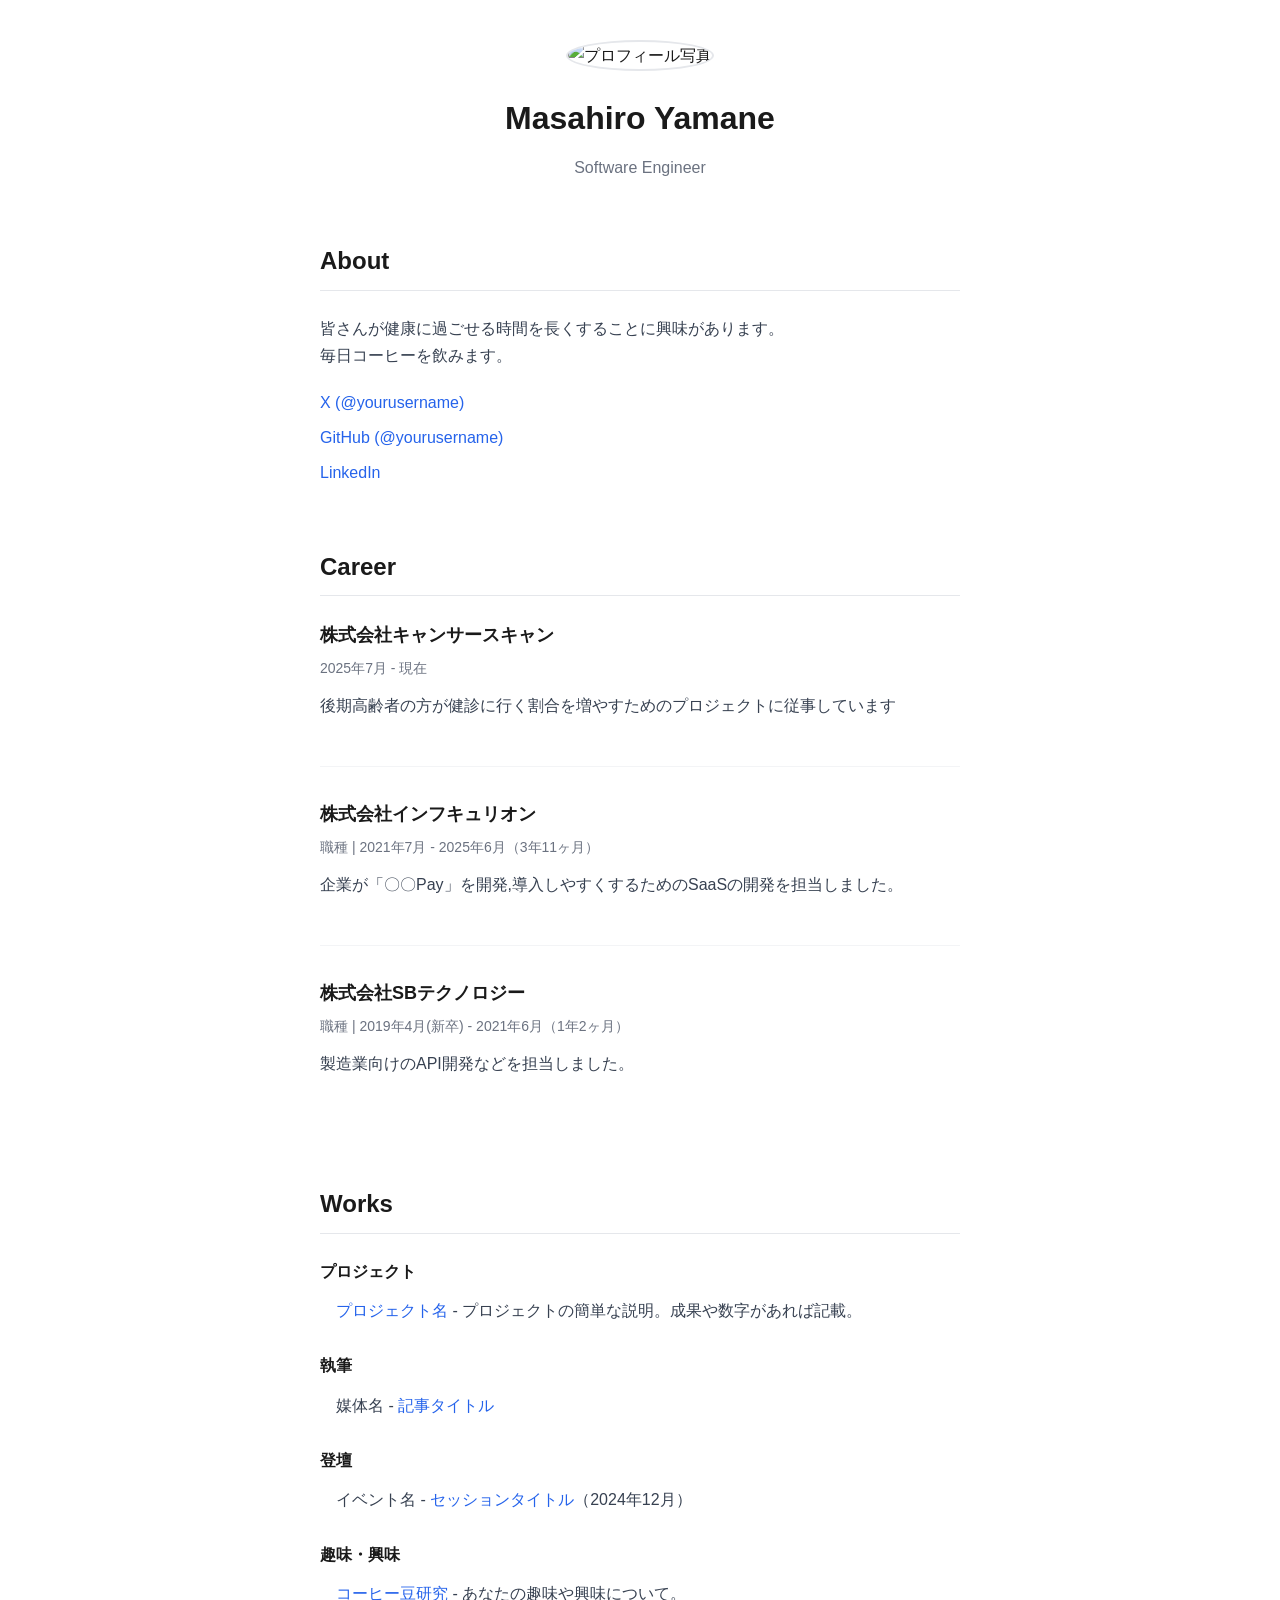
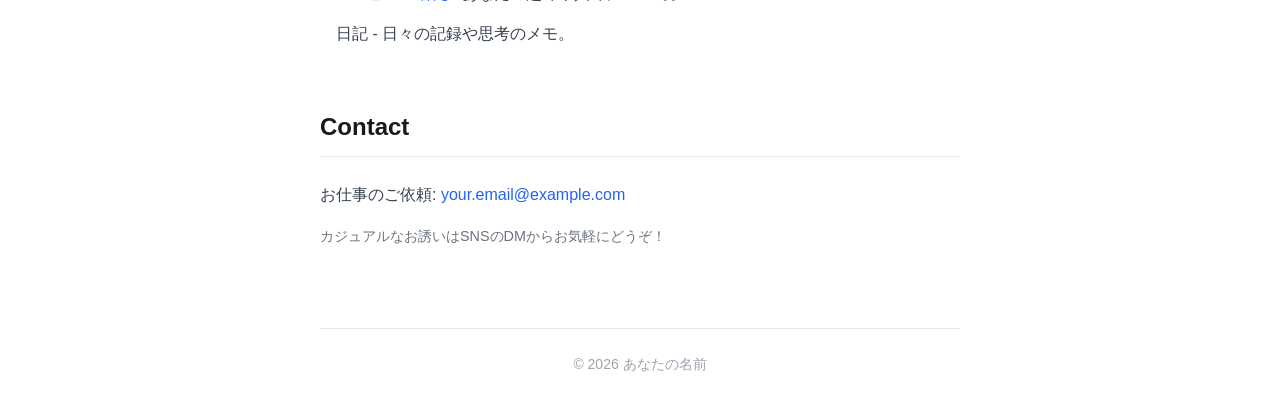
==== web/index.html @ f0caab3a "git追加" ====
<!DOCTYPE html>
<html lang="ja">
<head>
    <meta charset="UTF-8">
    <meta name="viewport" content="width=device-width, initial-scale=1.0">
    <meta name="description" content="Masahiro Yamane - Software Engineer">
    <title>Masahiro Yamane</title>
    <link rel="stylesheet" href="styles.css">
</head>
<body>
    <div class="container">
        <header>
            <div class="header-content">
                <div class="profile-image">
                    <img src="images/profile.jpg" alt="プロフィール写真">
                </div>
                <h1>Masahiro Yamane</h1>
                <p class="subtitle">Software Engineer</p>
            </div>
        </header>

        <main>
            <!-- About Section -->
            <section id="about">
                <h2>About</h2>
                <p>
                  皆さんが健康に過ごせる時間を長くすることに興味があります。<br>
                  毎日コーヒーを飲みます。<br>
                </p>
                <ul class="social-links">
                    <li><a href="https://twitter.com/yourusername" target="_blank">X (@yourusername)</a></li>
                    <li><a href="https://github.com/yourusername" target="_blank">GitHub (@yourusername)</a></li>
                    <li><a href="https://linkedin.com/in/yourusername" target="_blank">LinkedIn</a></li>
                </ul>
            </section>

            <!-- Career Section -->
            <section id="career">
                <h2>Career</h2>
                
                <div class="career-item">
                    <h3>株式会社キャンサースキャン</h3>
                    <p class="role">2025年7月 - 現在</p>
                    <p class="description">
                        後期高齢者の方が健診に行く割合を増やすためのプロジェクトに従事しています
                    </p>
                </div>
                <div class="career-item">
                    <h3>株式会社インフキュリオン</h3>
                    <p class="role">職種 | 2021年7月 - 2025年6月（3年11ヶ月）</p>
                    <p class="description">
                        企業が「〇〇Pay」を開発,導入しやすくするためのSaaSの開発を担当しました。
                    </p>
                </div>

                <div class="career-item">
                    <h3>株式会社SBテクノロジー</h3>
                    <p class="role">職種 | 2019年4月(新卒) - 2021年6月（1年2ヶ月）</p>
                    <p class="description">
                        製造業向けのAPI開発などを担当しました。
                    </p>
                </div>
            </section>

            <!-- Works Section -->
            <section id="works">
                <h2>Works</h2>

                <div class="work-category">
                    <h3>プロジェクト</h3>
                    <div class="work-item">
                        <a href="#" target="_blank">プロジェクト名</a>
                        <span> - プロジェクトの簡単な説明。成果や数字があれば記載。</span>
                    </div>
                </div>

                <div class="work-category">
                    <h3>執筆</h3>
                    <div class="work-item">
                        媒体名 - <a href="#" target="_blank">記事タイトル</a>
                    </div>
                </div>

                <div class="work-category">
                    <h3>登壇</h3>
                    <div class="work-item">
                        イベント名 - <a href="#" target="_blank">セッションタイトル</a>（2024年12月）
                    </div>
                </div>

                <div class="work-category">
                    <h3>趣味・興味</h3>
                    <div class="work-item">
                        <a href="#" target="_blank">コーヒー豆研究</a> - あなたの趣味や興味について。
                    </div>
                    <div class="work-item">
                        日記 - 日々の記録や思考のメモ。
                    </div>
                </div>
            </section>

            <!-- Contact Section -->
            <section id="contact">
                <h2>Contact</h2>
                <p>お仕事のご依頼: <a href="mailto:your.email@example.com">your.email@example.com</a></p>
                <p class="contact-note">
                    カジュアルなお誘いはSNSのDMからお気軽にどうぞ！
                </p>
            </section>
        </main>

        <footer>
            <p>&copy; 2026 あなたの名前</p>
        </footer>
    </div>
</body>
</html>
---- web/styles.css ----
/* ========================================
   リセット & 基本設定
   ======================================== */
* {
    margin: 0;
    padding: 0;
    box-sizing: border-box;
}

html {
    scroll-behavior: smooth;
}

body {
    font-family: -apple-system, BlinkMacSystemFont, "Segoe UI", "Noto Sans JP", "Hiragino Kaku Gothic ProN", "Yu Gothic", sans-serif;
    font-size: 16px;
    line-height: 1.7;
    color: #1a1a1a;
    background-color: #ffffff;
    -webkit-font-smoothing: antialiased;
    -moz-osx-font-smoothing: grayscale;
}

/* ========================================
   コンテナ & レイアウト
   ======================================== */
.container {
    max-width: 680px;
    margin: 0 auto;
    padding: 40px 20px;
}

/* ========================================
   ヘッダー
   ======================================== */
header {
    margin-bottom: 60px;
}

.header-content {
    text-align: center;
}

.profile-image {
    margin-bottom: 20px;
}

.profile-image img {
    width: 120px;
    height: 120px;
    border-radius: 50%;
    object-fit: cover;
    border: 2px solid #e5e7eb;
}

h1 {
    font-size: 2rem;
    font-weight: 700;
    margin-bottom: 8px;
    color: #1a1a1a;
}

.subtitle {
    font-size: 1rem;
    color: #6b7280;
    font-weight: 400;
}

/* ========================================
   セクション
   ======================================== */
section {
    margin-bottom: 60px;
}

section h2 {
    font-size: 1.5rem;
    font-weight: 600;
    margin-bottom: 24px;
    color: #1a1a1a;
    border-bottom: 1px solid #e5e7eb;
    padding-bottom: 8px;
}

section p {
    margin-bottom: 16px;
    color: #374151;
}

/* ========================================
   About セクション
   ======================================== */
.social-links {
    list-style: none;
    margin-top: 20px;
}

.social-links li {
    margin-bottom: 8px;
}

.social-links a {
    color: #2563eb;
    text-decoration: none;
    transition: color 0.2s ease;
}

.social-links a:hover {
    color: #1d4ed8;
    text-decoration: underline;
}

/* ========================================
   Career セクション
   ======================================== */
.career-item {
    margin-bottom: 32px;
    padding-bottom: 32px;
    border-bottom: 1px solid #f3f4f6;
}

.career-item:last-child {
    border-bottom: none;
}

.career-item h3 {
    font-size: 1.125rem;
    font-weight: 600;
    margin-bottom: 6px;
    color: #1a1a1a;
}

.career-item .role {
    font-size: 0.875rem;
    color: #6b7280;
    margin-bottom: 12px;
}

.career-item .description {
    color: #374151;
    line-height: 1.6;
}

/* ========================================
   Works セクション
   ======================================== */
.work-category {
    margin-bottom: 28px;
}

.work-category h3 {
    font-size: 1rem;
    font-weight: 600;
    margin-bottom: 12px;
    color: #1a1a1a;
}

.work-item {
    margin-bottom: 12px;
    padding-left: 16px;
    color: #374151;
}

.work-item a {
    color: #2563eb;
    text-decoration: none;
    transition: color 0.2s ease;
}

.work-item a:hover {
    color: #1d4ed8;
    text-decoration: underline;
}

/* ========================================
   Contact セクション
   ======================================== */
#contact a {
    color: #2563eb;
    text-decoration: none;
    transition: color 0.2s ease;
}

#contact a:hover {
    color: #1d4ed8;
    text-decoration: underline;
}

.contact-note {
    margin-top: 16px;
    color: #6b7280;
    font-size: 0.9rem;
}

/* ========================================
   フッター
   ======================================== */
footer {
    margin-top: 80px;
    padding-top: 24px;
    border-top: 1px solid #e5e7eb;
    text-align: center;
}

footer p {
    font-size: 0.875rem;
    color: #9ca3af;
}

/* ========================================
   レスポンシブデザイン
   ======================================== */
@media (max-width: 768px) {
    .container {
        padding: 24px 16px;
    }

    h1 {
        font-size: 1.75rem;
    }

    section h2 {
        font-size: 1.25rem;
    }

    .profile-image img {
        width: 100px;
        height: 100px;
    }
}

@media (max-width: 480px) {
    body {
        font-size: 15px;
    }

    h1 {
        font-size: 1.5rem;
    }

    section {
        margin-bottom: 48px;
    }

    .career-item {
        margin-bottom: 24px;
        padding-bottom: 24px;
    }
}
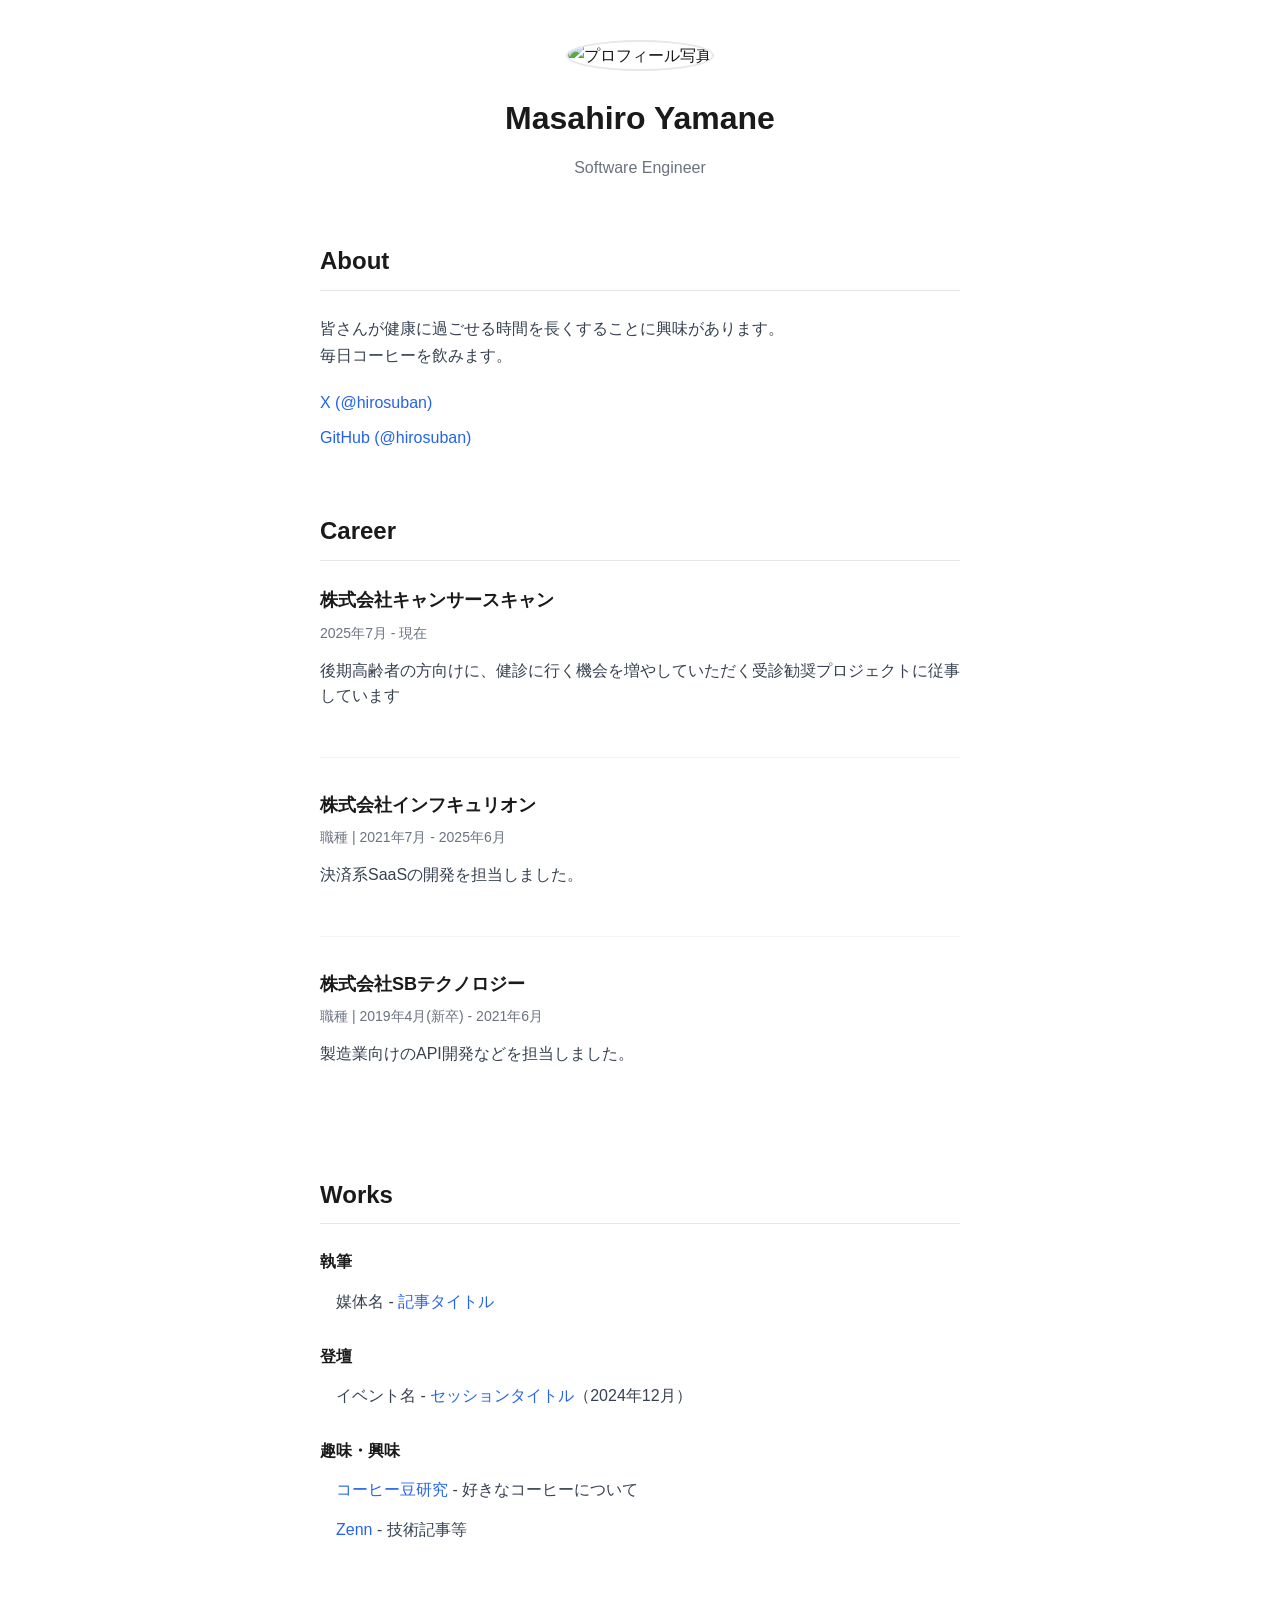
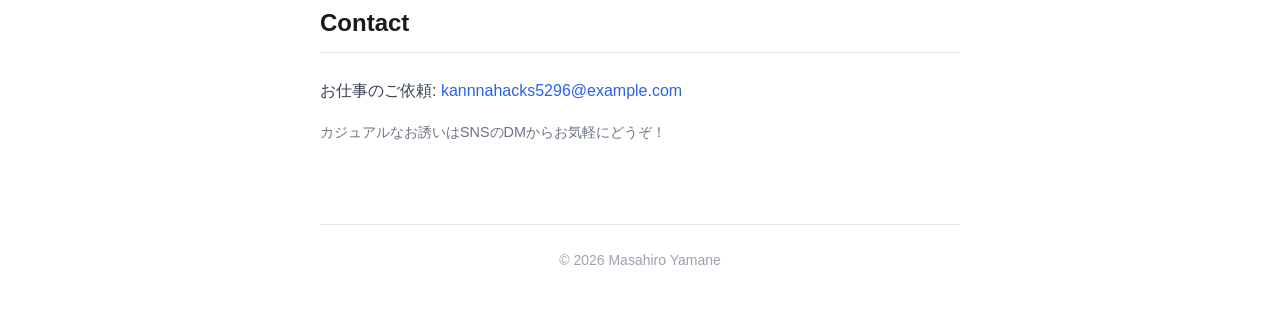
==== commit e088cf5f: "内容修正" ====
--- a/web/index.html
+++ b/web/index.html
@@ -28,9 +28,8 @@
                   毎日コーヒーを飲みます。<br>
                 </p>
                 <ul class="social-links">
-                    <li><a href="https://twitter.com/yourusername" target="_blank">X (@yourusername)</a></li>
-                    <li><a href="https://github.com/yourusername" target="_blank">GitHub (@yourusername)</a></li>
-                    <li><a href="https://linkedin.com/in/yourusername" target="_blank">LinkedIn</a></li>
+                    <li><a href="https://twitter.com/hirosuban" target="_blank">X (@hirosuban)</a></li>
+                    <li><a href="https://github.com/hirosuban" target="_blank">GitHub (@hirosuban)</a></li>
                 </ul>
             </section>
 
@@ -42,20 +41,20 @@
                     <h3>株式会社キャンサースキャン</h3>
                     <p class="role">2025年7月 - 現在</p>
                     <p class="description">
-                        後期高齢者の方が健診に行く割合を増やすためのプロジェクトに従事しています
+                        後期高齢者の方向けに、健診に行く機会を増やしていただく受診勧奨プロジェクトに従事しています
                     </p>
                 </div>
                 <div class="career-item">
                     <h3>株式会社インフキュリオン</h3>
-                    <p class="role">職種 | 2021年7月 - 2025年6月（3年11ヶ月）</p>
+                    <p class="role">職種 | 2021年7月 - 2025年6月</p>
                     <p class="description">
-                        企業が「〇〇Pay」を開発,導入しやすくするためのSaaSの開発を担当しました。
+                        決済系SaaSの開発を担当しました。
                     </p>
                 </div>
 
                 <div class="career-item">
                     <h3>株式会社SBテクノロジー</h3>
-                    <p class="role">職種 | 2019年4月(新卒) - 2021年6月（1年2ヶ月）</p>
+                    <p class="role">職種 | 2019年4月(新卒) - 2021年6月</p>
                     <p class="description">
                         製造業向けのAPI開発などを担当しました。
                     </p>
@@ -65,14 +64,6 @@
             <!-- Works Section -->
             <section id="works">
                 <h2>Works</h2>
-
-                <div class="work-category">
-                    <h3>プロジェクト</h3>
-                    <div class="work-item">
-                        <a href="#" target="_blank">プロジェクト名</a>
-                        <span> - プロジェクトの簡単な説明。成果や数字があれば記載。</span>
-                    </div>
-                </div>
 
                 <div class="work-category">
                     <h3>執筆</h3>
@@ -91,10 +82,10 @@
                 <div class="work-category">
                     <h3>趣味・興味</h3>
                     <div class="work-item">
-                        <a href="#" target="_blank">コーヒー豆研究</a> - あなたの趣味や興味について。
+                        <a href="#" target="_blank">コーヒー豆研究</a> - 好きなコーヒーについて
                     </div>
                     <div class="work-item">
-                        日記 - 日々の記録や思考のメモ。
+                        <a href="https://zenn.dev/kannna5296" target="_blank">Zenn</a> - 技術記事等
                     </div>
                 </div>
             </section>
@@ -102,7 +93,7 @@
             <!-- Contact Section -->
             <section id="contact">
                 <h2>Contact</h2>
-                <p>お仕事のご依頼: <a href="mailto:your.email@example.com">your.email@example.com</a></p>
+                <p>お仕事のご依頼: <a href="mailto:kannnahacks5296@example.com">kannnahacks5296@example.com</a></p>
                 <p class="contact-note">
                     カジュアルなお誘いはSNSのDMからお気軽にどうぞ！
                 </p>
@@ -110,7 +101,7 @@
         </main>
 
         <footer>
-            <p>&copy; 2026 あなたの名前</p>
+            <p>&copy; 2026 Masahiro Yamane</p>
         </footer>
     </div>
 </body>
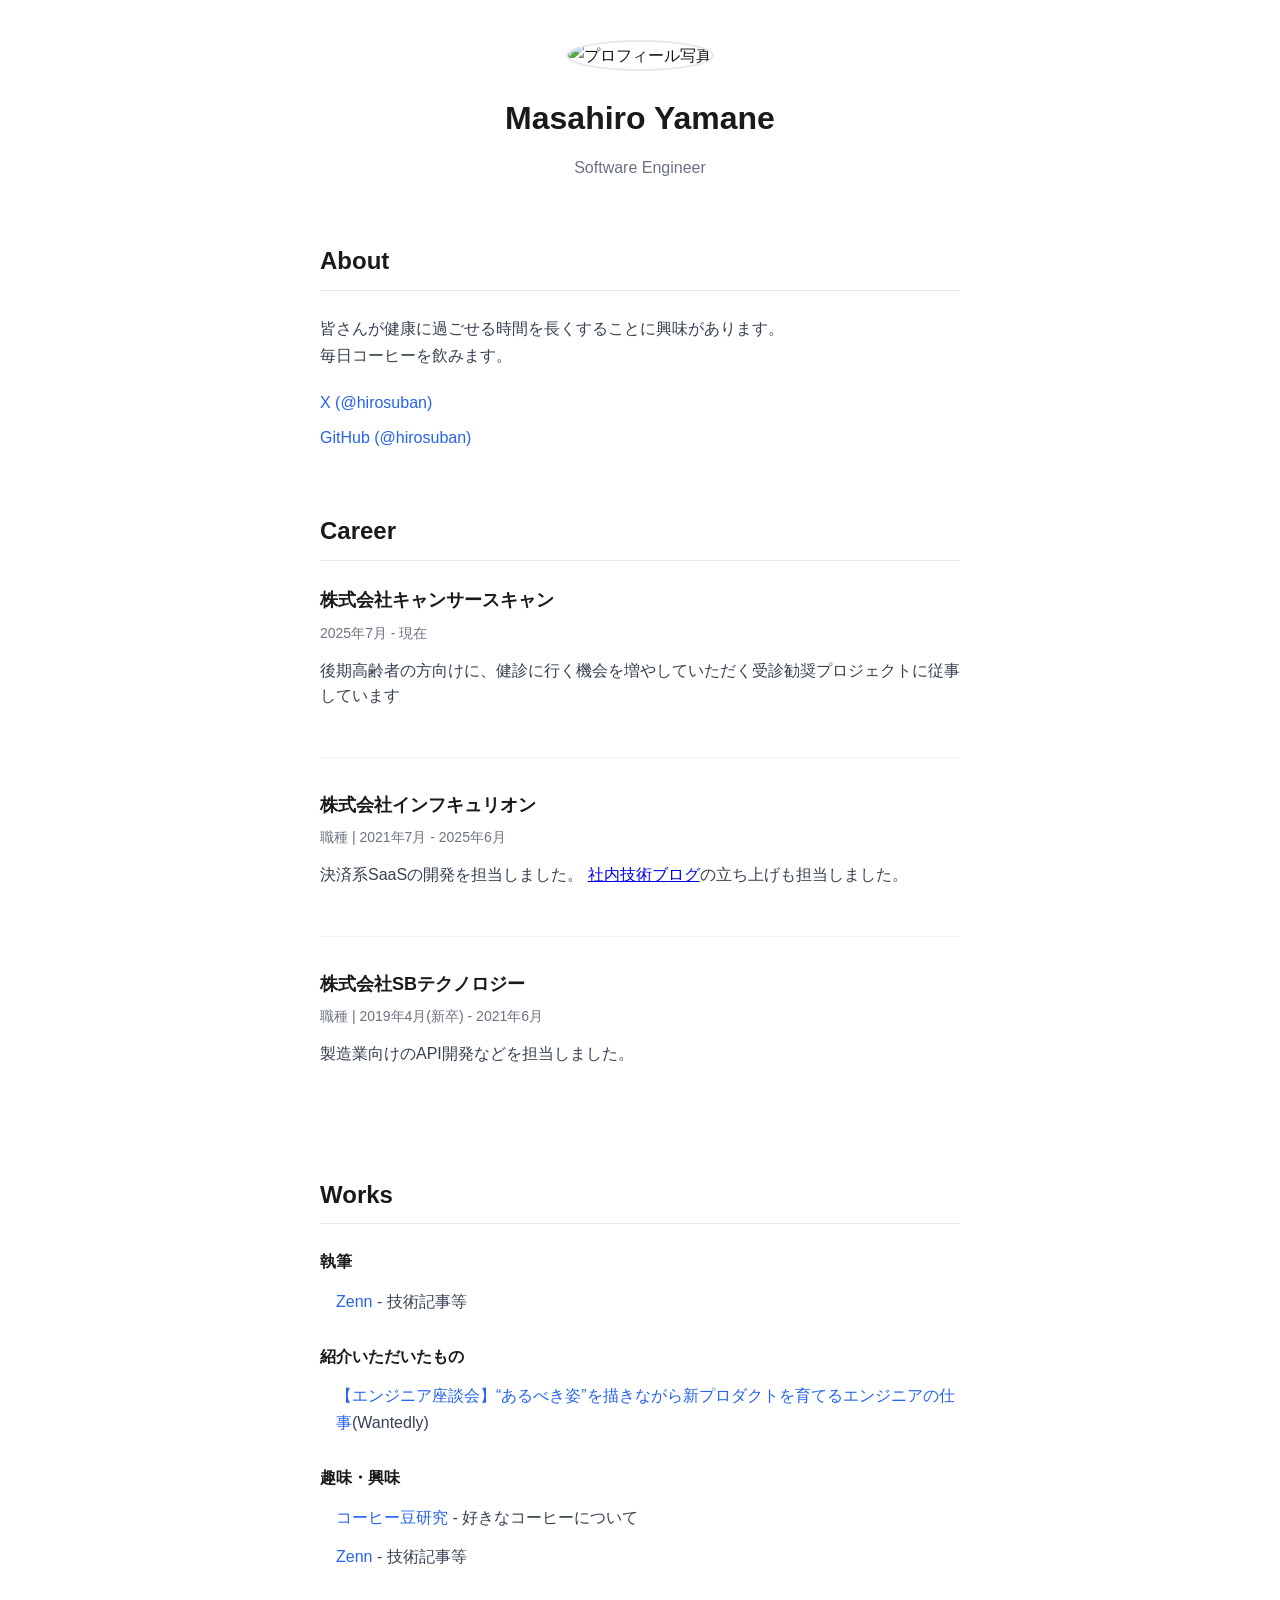
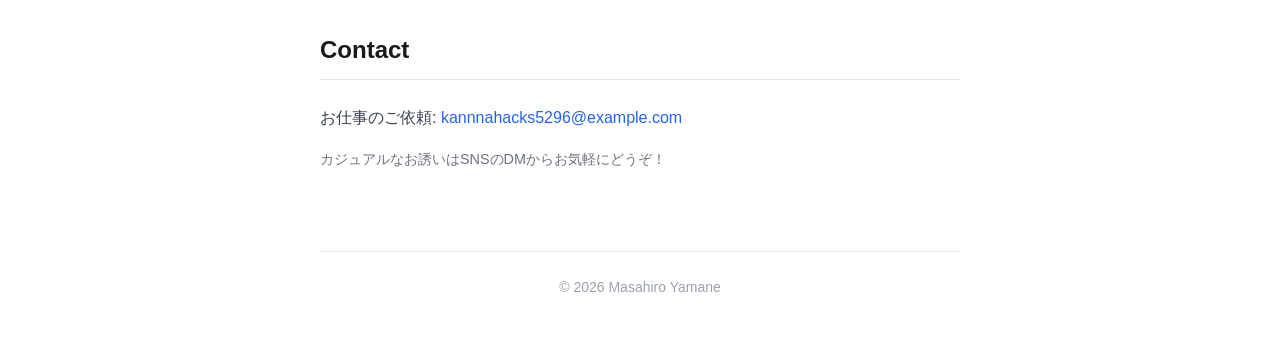
==== commit 84e72181: "修正" ====
--- a/web/index.html
+++ b/web/index.html
@@ -49,6 +49,7 @@
                     <p class="role">職種 | 2021年7月 - 2025年6月</p>
                     <p class="description">
                         決済系SaaSの開発を担当しました。
+                        <a href="https://ic-techblog.hatenablog.com/" target="_blank">社内技術ブログ</a>の立ち上げも担当しました。
                     </p>
                 </div>
 
@@ -64,18 +65,17 @@
             <!-- Works Section -->
             <section id="works">
                 <h2>Works</h2>
-
                 <div class="work-category">
                     <h3>執筆</h3>
                     <div class="work-item">
-                        媒体名 - <a href="#" target="_blank">記事タイトル</a>
+                        <a href="https://zenn.dev/kannna5296" target="_blank">Zenn</a> - 技術記事等
                     </div>
                 </div>
 
                 <div class="work-category">
-                    <h3>登壇</h3>
+                    <h3>紹介いただいたもの</h3>
                     <div class="work-item">
-                        イベント名 - <a href="#" target="_blank">セッションタイトル</a>（2024年12月）
+                        <a href="https://www.wantedly.com/companies/infcurion/post_articles/379217" target="_blank">【エンジニア座談会】“あるべき姿”を描きながら新プロダクトを育てるエンジニアの仕事</a>(Wantedly)
                     </div>
                 </div>
 
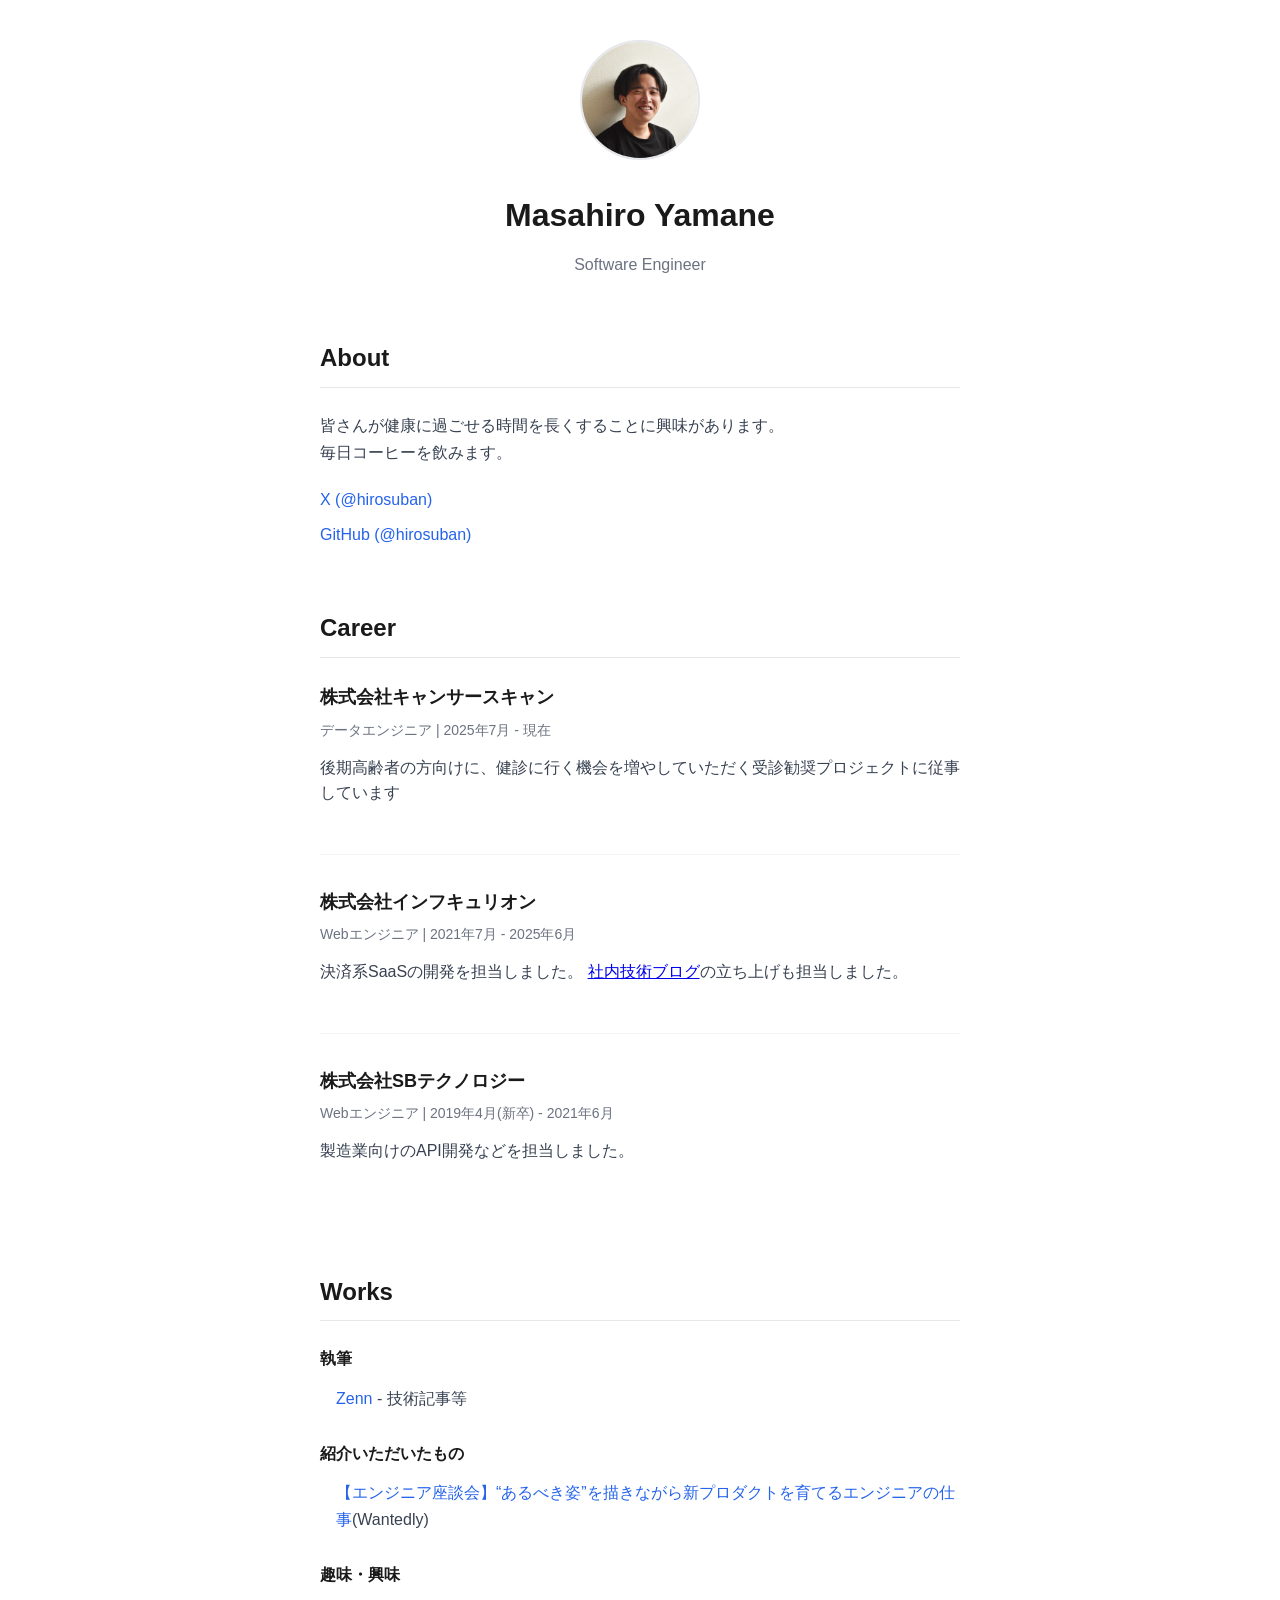
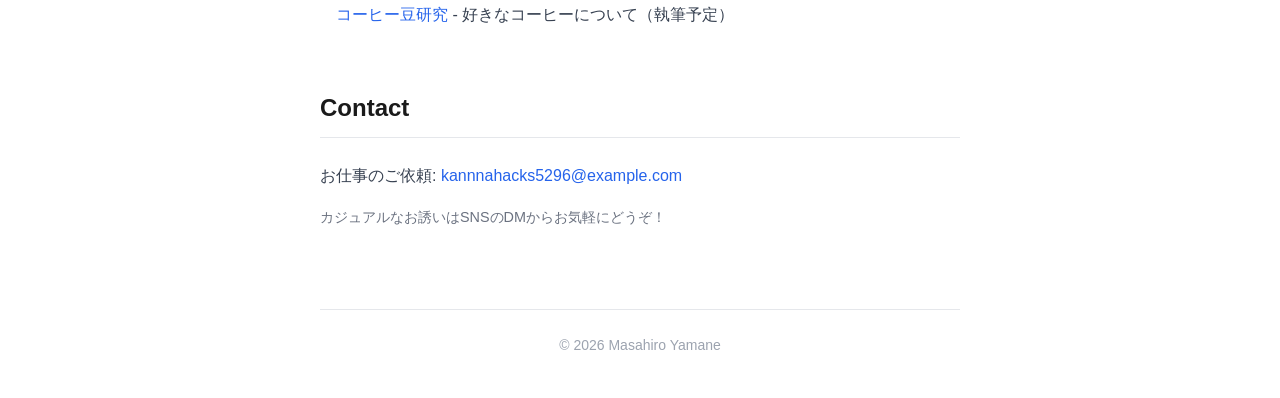
==== commit 338201e3: "微修正" ====
--- a/web/index.html
+++ b/web/index.html
@@ -39,14 +39,14 @@
                 
                 <div class="career-item">
                     <h3>株式会社キャンサースキャン</h3>
-                    <p class="role">2025年7月 - 現在</p>
+                    <p class="role">データエンジニア | 2025年7月 - 現在</p>
                     <p class="description">
                         後期高齢者の方向けに、健診に行く機会を増やしていただく受診勧奨プロジェクトに従事しています
                     </p>
                 </div>
                 <div class="career-item">
                     <h3>株式会社インフキュリオン</h3>
-                    <p class="role">職種 | 2021年7月 - 2025年6月</p>
+                    <p class="role">Webエンジニア | 2021年7月 - 2025年6月</p>
                     <p class="description">
                         決済系SaaSの開発を担当しました。
                         <a href="https://ic-techblog.hatenablog.com/" target="_blank">社内技術ブログ</a>の立ち上げも担当しました。
@@ -55,7 +55,7 @@
 
                 <div class="career-item">
                     <h3>株式会社SBテクノロジー</h3>
-                    <p class="role">職種 | 2019年4月(新卒) - 2021年6月</p>
+                    <p class="role">Webエンジニア | 2019年4月(新卒) - 2021年6月</p>
                     <p class="description">
                         製造業向けのAPI開発などを担当しました。
                     </p>
@@ -82,10 +82,7 @@
                 <div class="work-category">
                     <h3>趣味・興味</h3>
                     <div class="work-item">
-                        <a href="#" target="_blank">コーヒー豆研究</a> - 好きなコーヒーについて
-                    </div>
-                    <div class="work-item">
-                        <a href="https://zenn.dev/kannna5296" target="_blank">Zenn</a> - 技術記事等
+                        <a href="#" target="_blank">コーヒー豆研究</a> - 好きなコーヒーについて（執筆予定）
                     </div>
                 </div>
             </section>
